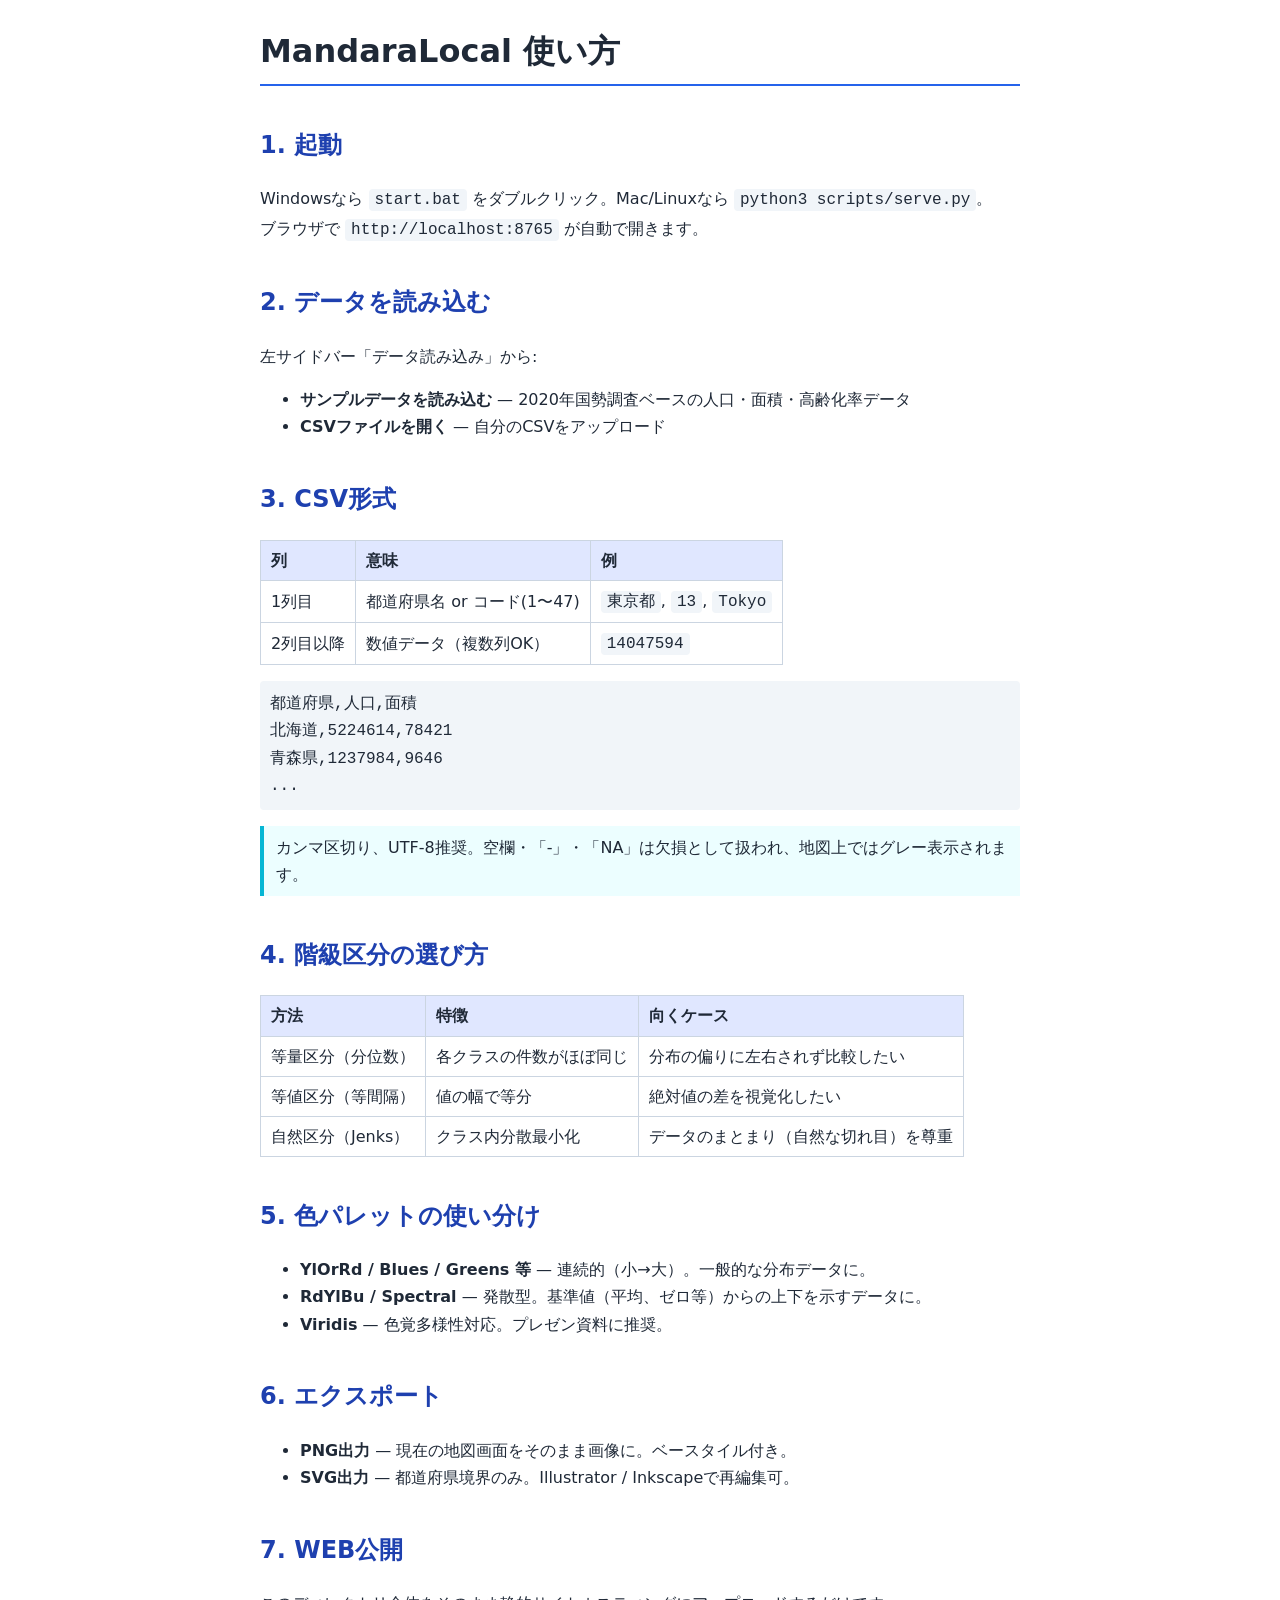
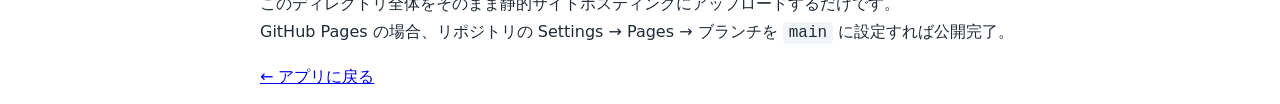
==== docs/USAGE.html @ b50f3103 "Initial commit: MandaraLocal v0.1 ローカルで動くMANDARA風の地理情報分析支援システム。 - 都道府県47件 + 市町村1742件のGeoJSON - 階級区分図" ====
<!DOCTYPE html>
<html lang="ja">
<head>
<meta charset="UTF-8" />
<title>MandaraLocal 使い方</title>
<style>
  body { font-family: "Hiragino Sans","Yu Gothic","Meiryo",system-ui,sans-serif; max-width: 760px; margin: 24px auto; padding: 0 16px; color: #1f2937; line-height: 1.7; }
  h1 { border-bottom: 2px solid #2563eb; padding-bottom: 6px; }
  h2 { margin-top: 1.6em; color: #1e40af; }
  code, pre { background: #f1f5f9; border-radius: 4px; padding: 2px 6px; font-family: Consolas, monospace; }
  pre { padding: 10px; overflow-x: auto; }
  table { border-collapse: collapse; margin: 10px 0; }
  th, td { border: 1px solid #cbd5e1; padding: 6px 10px; text-align: left; }
  th { background: #e0e7ff; }
  .tip { background: #ecfeff; border-left: 4px solid #06b6d4; padding: 8px 12px; margin: 12px 0; }
</style>
</head>
<body>
<h1>MandaraLocal 使い方</h1>

<h2>1. 起動</h2>
<p>Windowsなら <code>start.bat</code> をダブルクリック。Mac/Linuxなら <code>python3 scripts/serve.py</code>。<br/>
ブラウザで <code>http://localhost:8765</code> が自動で開きます。</p>

<h2>2. データを読み込む</h2>
<p>左サイドバー「データ読み込み」から:</p>
<ul>
  <li><strong>サンプルデータを読み込む</strong> — 2020年国勢調査ベースの人口・面積・高齢化率データ</li>
  <li><strong>CSVファイルを開く</strong> — 自分のCSVをアップロード</li>
</ul>

<h2>3. CSV形式</h2>
<table>
  <tr><th>列</th><th>意味</th><th>例</th></tr>
  <tr><td>1列目</td><td>都道府県名 or コード(1〜47)</td><td><code>東京都</code>, <code>13</code>, <code>Tokyo</code></td></tr>
  <tr><td>2列目以降</td><td>数値データ（複数列OK）</td><td><code>14047594</code></td></tr>
</table>

<pre>都道府県,人口,面積
北海道,5224614,78421
青森県,1237984,9646
...</pre>

<div class="tip">
カンマ区切り、UTF-8推奨。空欄・「-」・「NA」は欠損として扱われ、地図上ではグレー表示されます。
</div>

<h2>4. 階級区分の選び方</h2>
<table>
  <tr><th>方法</th><th>特徴</th><th>向くケース</th></tr>
  <tr><td>等量区分（分位数）</td><td>各クラスの件数がほぼ同じ</td><td>分布の偏りに左右されず比較したい</td></tr>
  <tr><td>等値区分（等間隔）</td><td>値の幅で等分</td><td>絶対値の差を視覚化したい</td></tr>
  <tr><td>自然区分（Jenks）</td><td>クラス内分散最小化</td><td>データのまとまり（自然な切れ目）を尊重</td></tr>
</table>

<h2>5. 色パレットの使い分け</h2>
<ul>
  <li><strong>YlOrRd / Blues / Greens 等</strong> — 連続的（小→大）。一般的な分布データに。</li>
  <li><strong>RdYlBu / Spectral</strong> — 発散型。基準値（平均、ゼロ等）からの上下を示すデータに。</li>
  <li><strong>Viridis</strong> — 色覚多様性対応。プレゼン資料に推奨。</li>
</ul>

<h2>6. エクスポート</h2>
<ul>
  <li><strong>PNG出力</strong> — 現在の地図画面をそのまま画像に。ベースタイル付き。</li>
  <li><strong>SVG出力</strong> — 都道府県境界のみ。Illustrator / Inkscapeで再編集可。</li>
</ul>

<h2>7. WEB公開</h2>
<p>このディレクトリ全体をそのまま静的サイトホスティングにアップロードするだけです。<br/>
GitHub Pages の場合、リポジトリの Settings → Pages → ブランチを <code>main</code> に設定すれば公開完了。</p>

<p><a href="../index.html">← アプリに戻る</a></p>
</body>
</html>
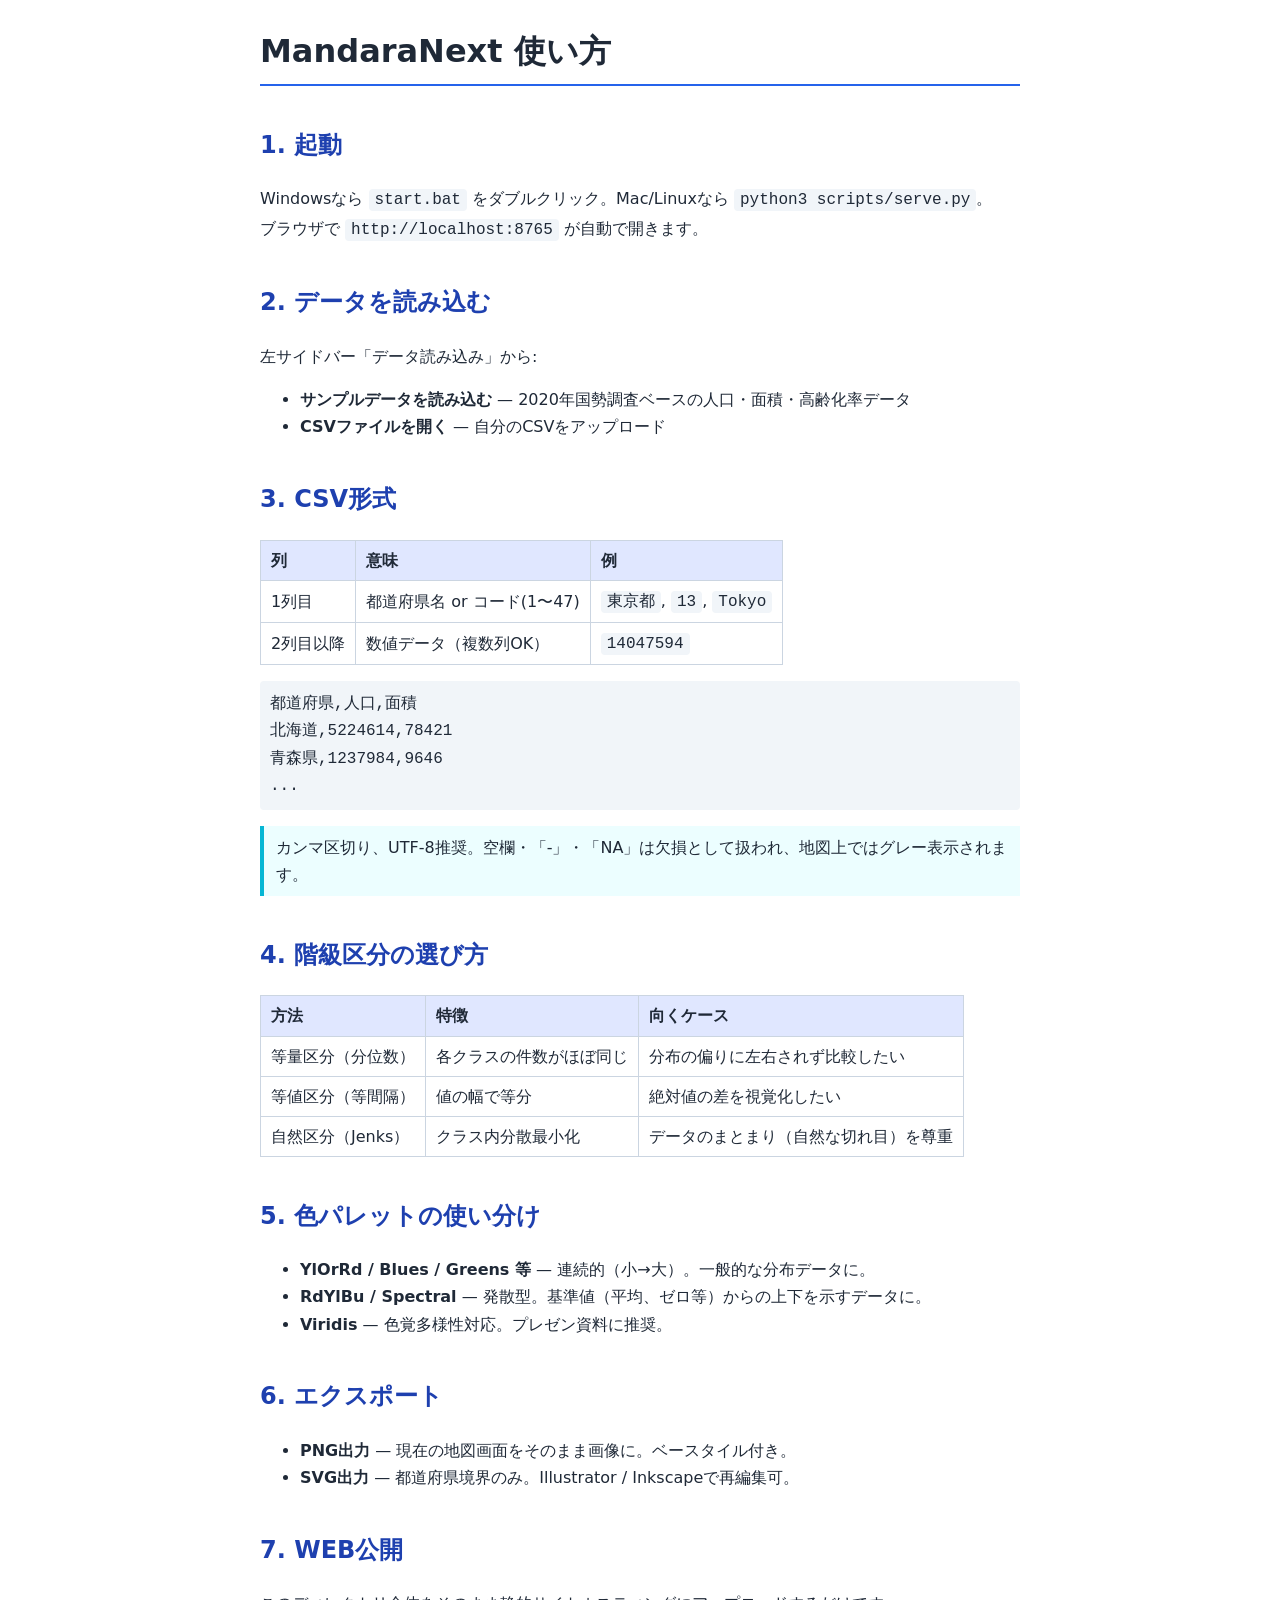
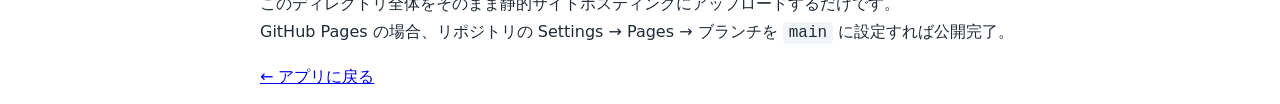
==== commit f19ac165: "Cycle 23: rebrand to "MandaraNext" + palette preview bar Rebrand: - 表示名を MandaraLocal → MandaraNext " ====
--- a/docs/USAGE.html
+++ b/docs/USAGE.html
@@ -2,7 +2,7 @@
 <html lang="ja">
 <head>
 <meta charset="UTF-8" />
-<title>MandaraLocal 使い方</title>
+<title>MandaraNext 使い方</title>
 <style>
   body { font-family: "Hiragino Sans","Yu Gothic","Meiryo",system-ui,sans-serif; max-width: 760px; margin: 24px auto; padding: 0 16px; color: #1f2937; line-height: 1.7; }
   h1 { border-bottom: 2px solid #2563eb; padding-bottom: 6px; }
@@ -16,7 +16,7 @@
 </style>
 </head>
 <body>
-<h1>MandaraLocal 使い方</h1>
+<h1>MandaraNext 使い方</h1>
 
 <h2>1. 起動</h2>
 <p>Windowsなら <code>start.bat</code> をダブルクリック。Mac/Linuxなら <code>python3 scripts/serve.py</code>。<br/>
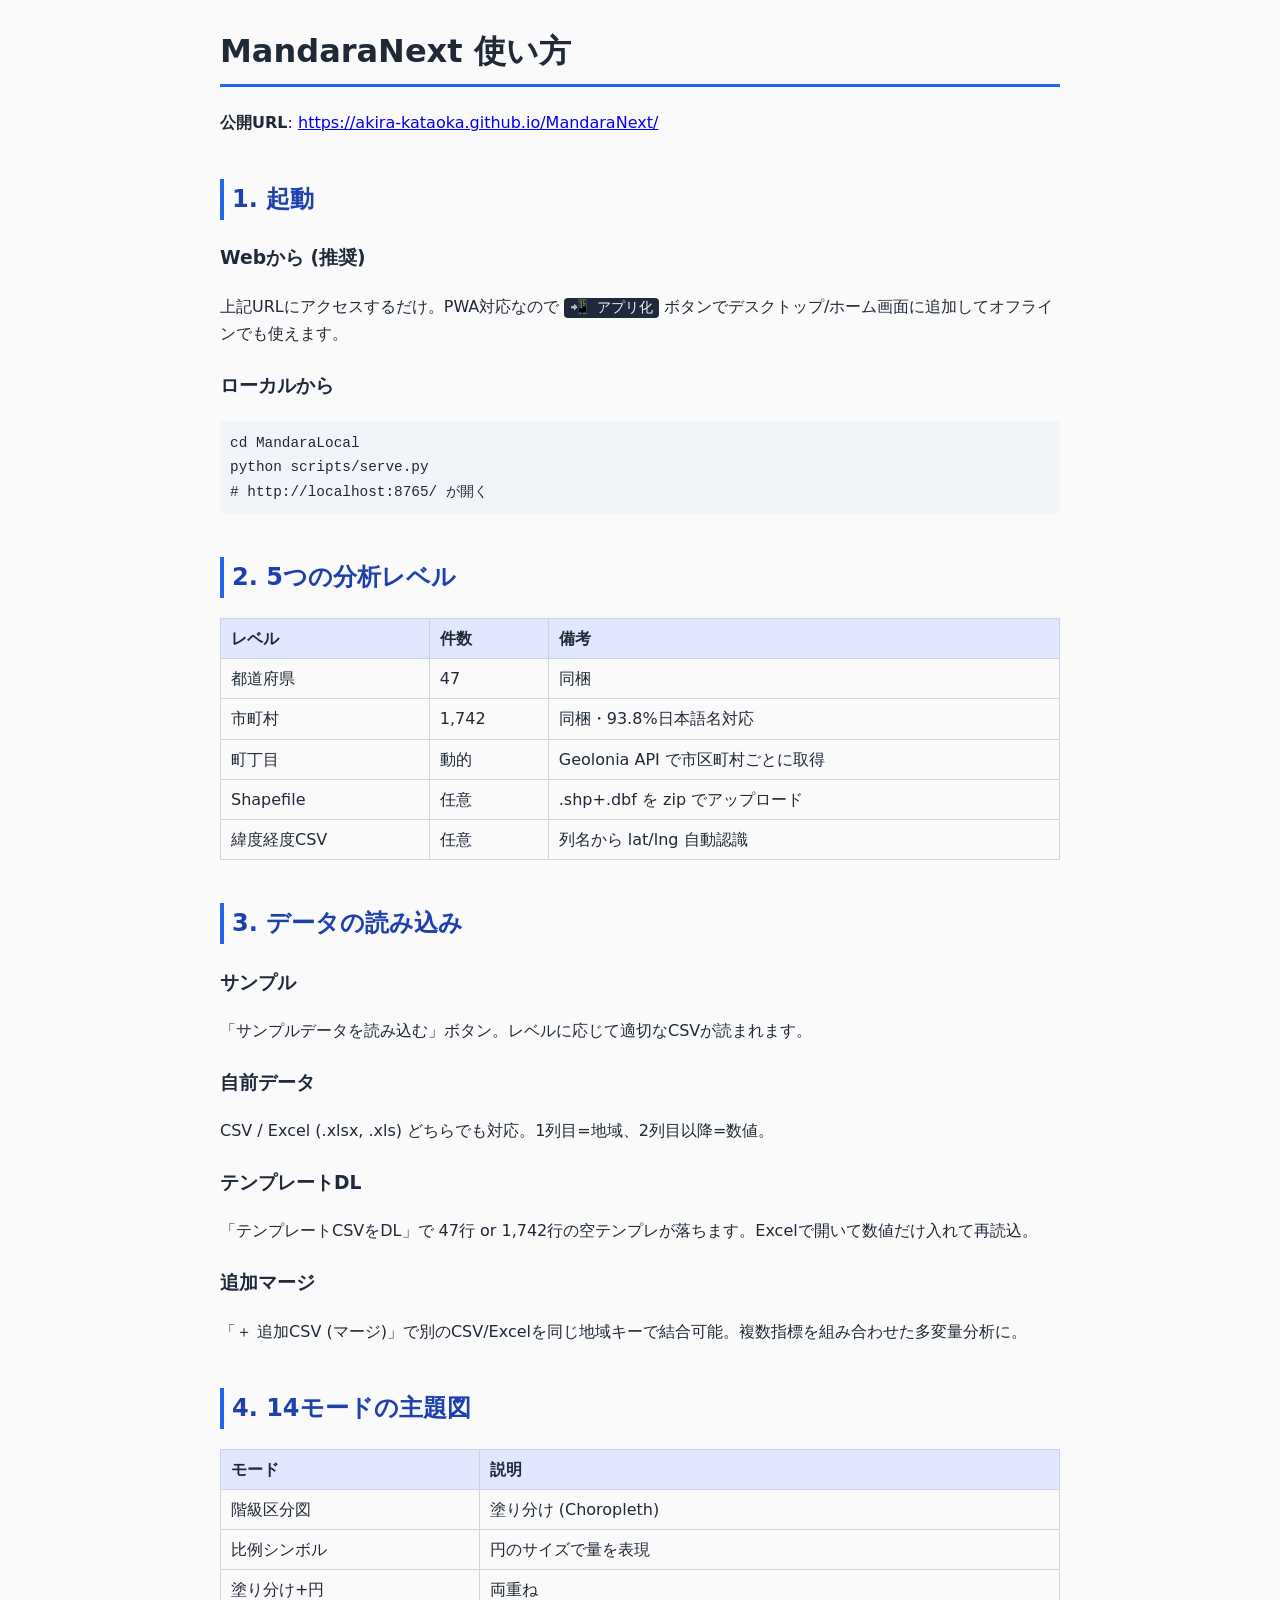
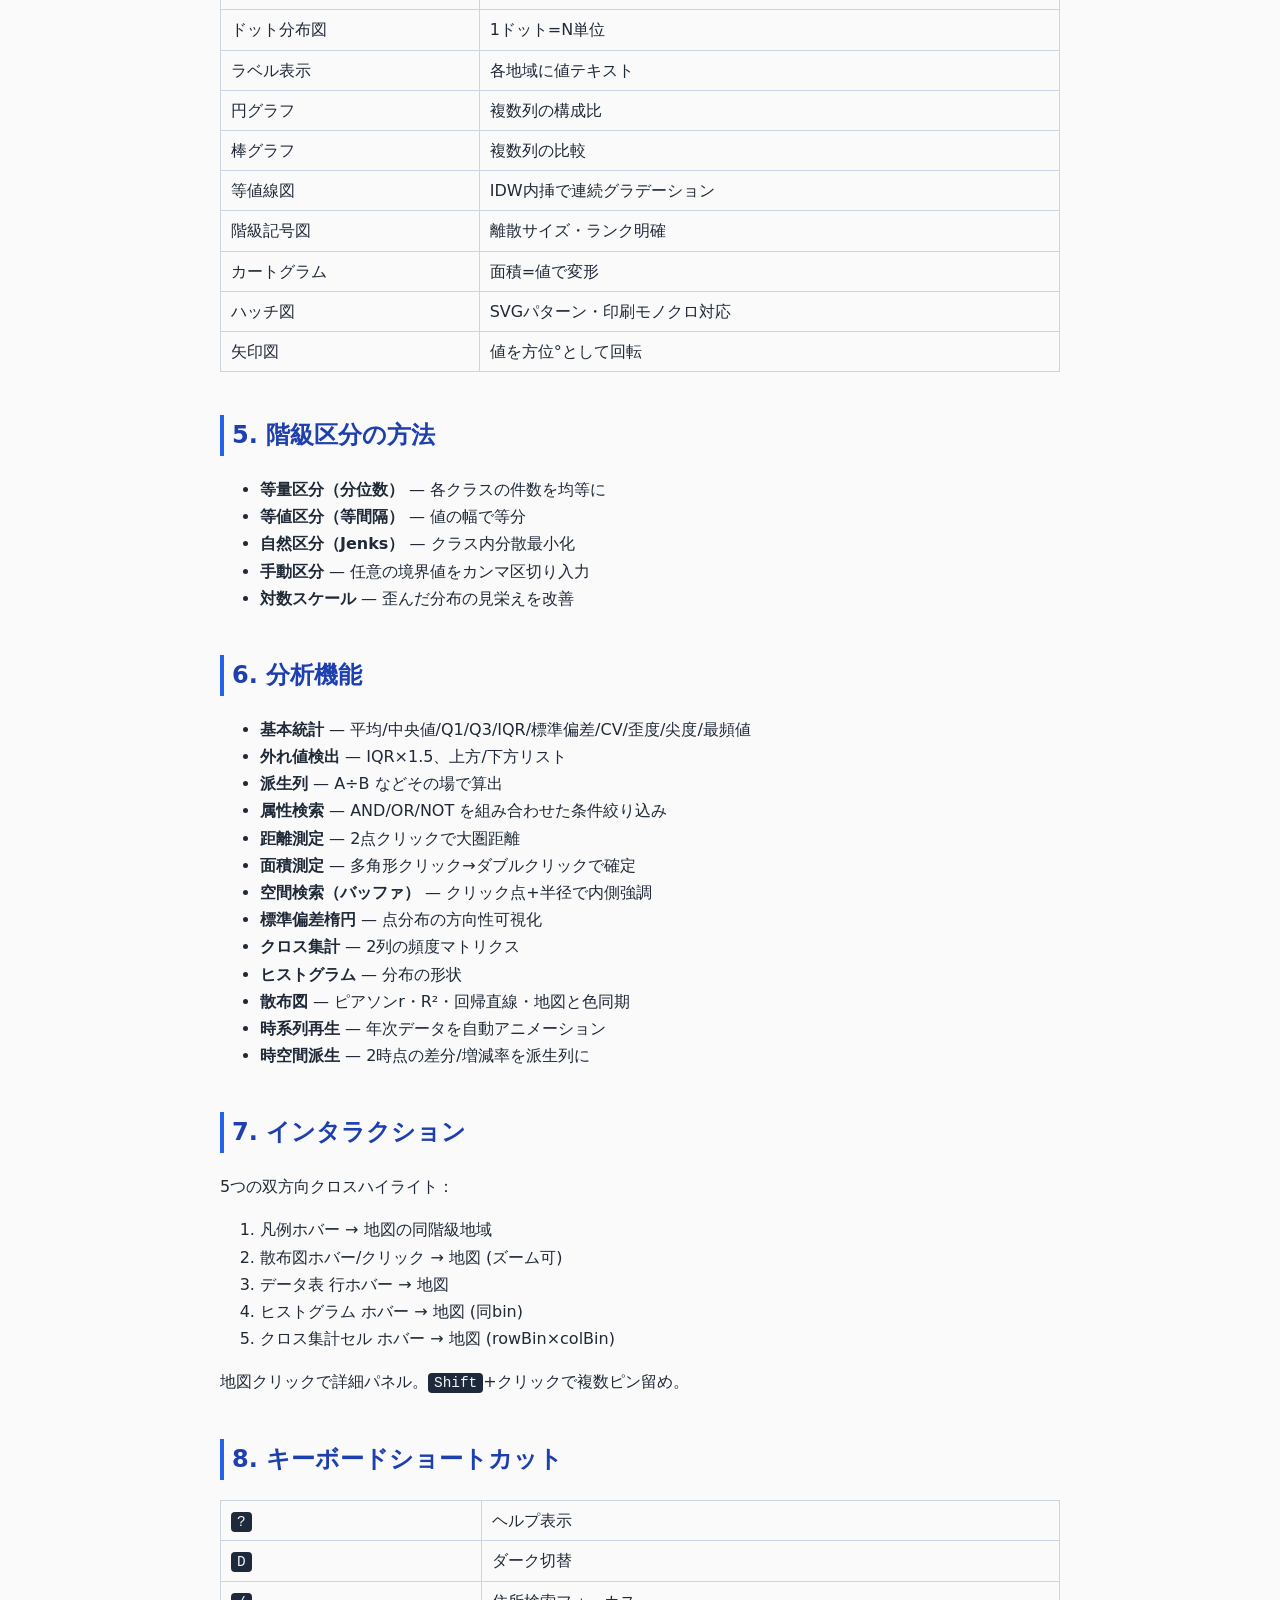
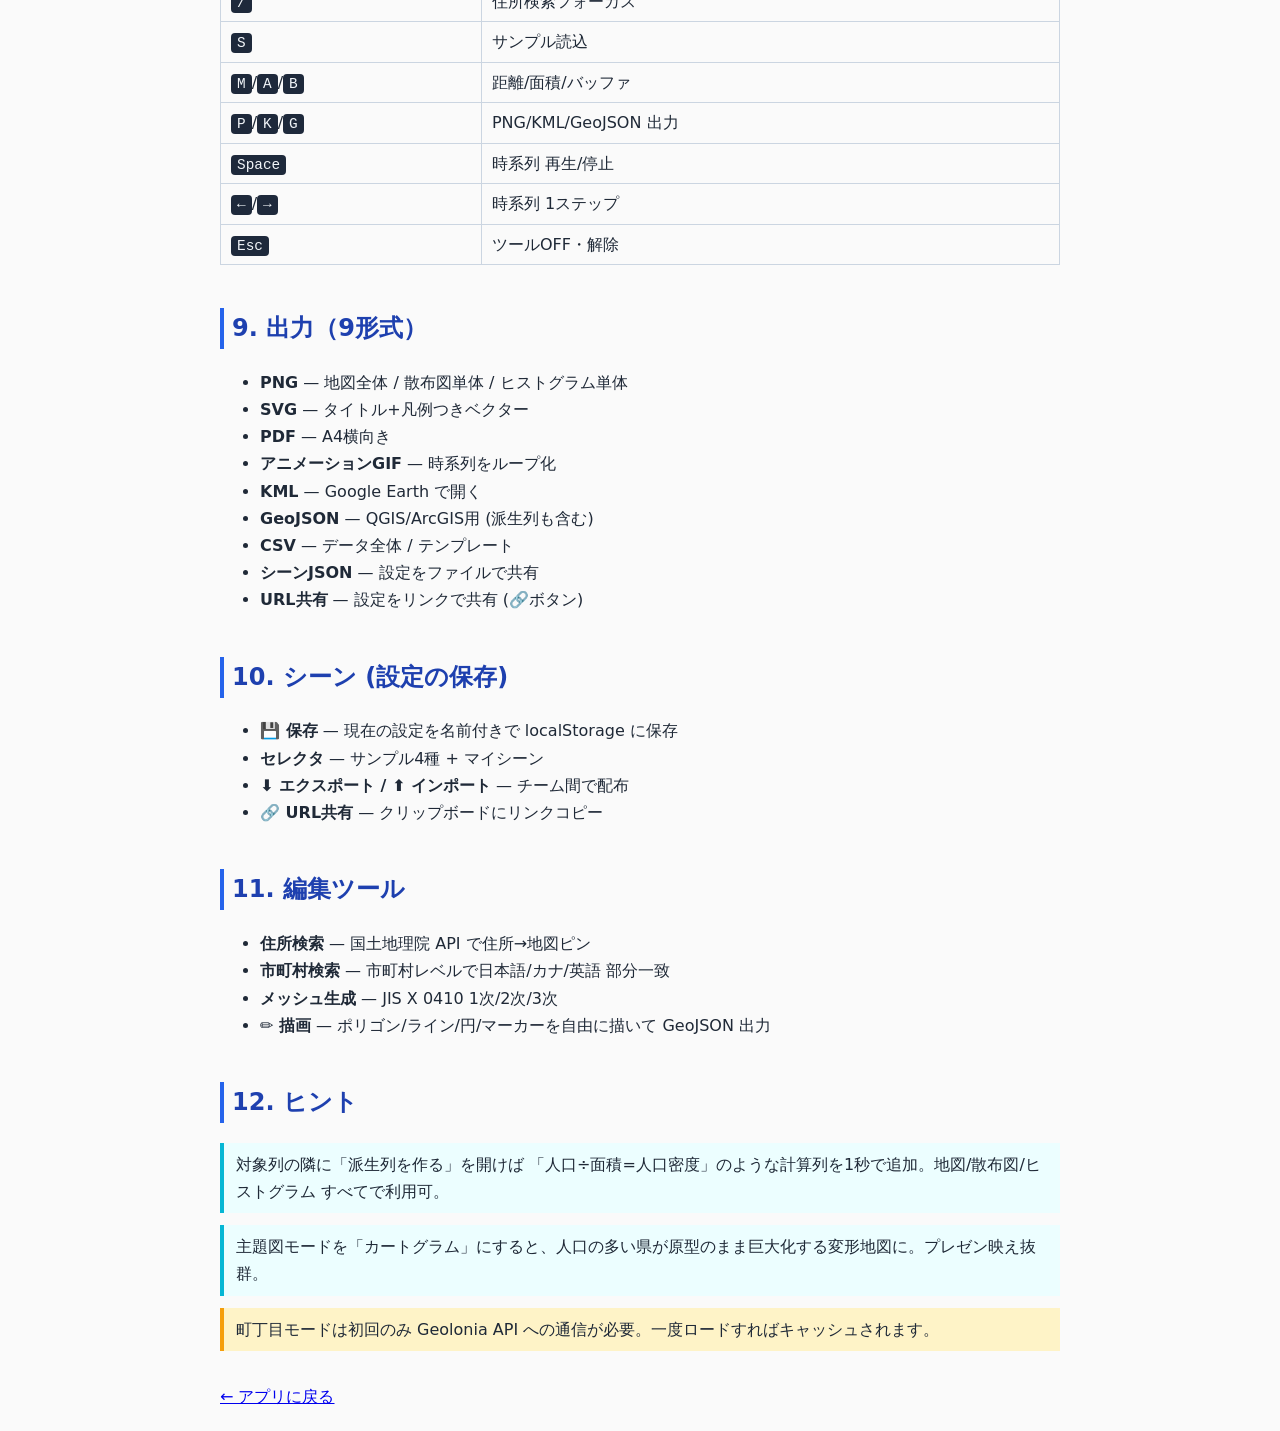
==== commit 5ce1e5e3: "Cycle 78: 🎉 100-commit milestone — USAGE refresh + README USAGE.html を全面リライト (12章構成): - 起動・5レベル・データ読" ====
--- a/docs/USAGE.html
+++ b/docs/USAGE.html
@@ -2,74 +2,163 @@
 <html lang="ja">
 <head>
 <meta charset="UTF-8" />
+<meta name="viewport" content="width=device-width, initial-scale=1.0" />
 <title>MandaraNext 使い方</title>
 <style>
-  body { font-family: "Hiragino Sans","Yu Gothic","Meiryo",system-ui,sans-serif; max-width: 760px; margin: 24px auto; padding: 0 16px; color: #1f2937; line-height: 1.7; }
-  h1 { border-bottom: 2px solid #2563eb; padding-bottom: 6px; }
-  h2 { margin-top: 1.6em; color: #1e40af; }
-  code, pre { background: #f1f5f9; border-radius: 4px; padding: 2px 6px; font-family: Consolas, monospace; }
+  body { font-family: "Hiragino Sans","Yu Gothic","Meiryo",system-ui,sans-serif; max-width: 840px; margin: 24px auto; padding: 0 16px; color: #1f2937; line-height: 1.7; background: #fafafa; }
+  h1 { border-bottom: 3px solid #2563eb; padding-bottom: 6px; }
+  h2 { margin-top: 1.8em; color: #1e40af; border-left: 4px solid #2563eb; padding-left: 8px; }
+  h3 { margin-top: 1.2em; color: #1e293b; }
+  code, pre, kbd { background: #f1f5f9; border-radius: 4px; padding: 2px 6px; font-family: Consolas, monospace; font-size: 90%; }
   pre { padding: 10px; overflow-x: auto; }
-  table { border-collapse: collapse; margin: 10px 0; }
+  table { border-collapse: collapse; margin: 10px 0; width: 100%; }
   th, td { border: 1px solid #cbd5e1; padding: 6px 10px; text-align: left; }
   th { background: #e0e7ff; }
   .tip { background: #ecfeff; border-left: 4px solid #06b6d4; padding: 8px 12px; margin: 12px 0; }
+  .note { background: #fef3c7; border-left: 4px solid #f59e0b; padding: 8px 12px; margin: 12px 0; }
+  kbd { background: #1e293b; color: #f1f5f9; }
 </style>
 </head>
 <body>
 <h1>MandaraNext 使い方</h1>
 
+<p><strong>公開URL</strong>: <a href="https://akira-kataoka.github.io/MandaraNext/">https://akira-kataoka.github.io/MandaraNext/</a></p>
+
 <h2>1. 起動</h2>
-<p>Windowsなら <code>start.bat</code> をダブルクリック。Mac/Linuxなら <code>python3 scripts/serve.py</code>。<br/>
-ブラウザで <code>http://localhost:8765</code> が自動で開きます。</p>
 
-<h2>2. データを読み込む</h2>
-<p>左サイドバー「データ読み込み」から:</p>
+<h3>Webから (推奨)</h3>
+<p>上記URLにアクセスするだけ。PWA対応なので <kbd>📲 アプリ化</kbd> ボタンでデスクトップ/ホーム画面に追加してオフラインでも使えます。</p>
+
+<h3>ローカルから</h3>
+<pre>cd MandaraLocal
+python scripts/serve.py
+# http://localhost:8765/ が開く</pre>
+
+<h2>2. 5つの分析レベル</h2>
+<table>
+  <tr><th>レベル</th><th>件数</th><th>備考</th></tr>
+  <tr><td>都道府県</td><td>47</td><td>同梱</td></tr>
+  <tr><td>市町村</td><td>1,742</td><td>同梱・93.8%日本語名対応</td></tr>
+  <tr><td>町丁目</td><td>動的</td><td>Geolonia API で市区町村ごとに取得</td></tr>
+  <tr><td>Shapefile</td><td>任意</td><td>.shp+.dbf を zip でアップロード</td></tr>
+  <tr><td>緯度経度CSV</td><td>任意</td><td>列名から lat/lng 自動認識</td></tr>
+</table>
+
+<h2>3. データの読み込み</h2>
+
+<h3>サンプル</h3>
+<p>「サンプルデータを読み込む」ボタン。レベルに応じて適切なCSVが読まれます。</p>
+
+<h3>自前データ</h3>
+<p>CSV / Excel (.xlsx, .xls) どちらでも対応。1列目=地域、2列目以降=数値。</p>
+
+<h3>テンプレートDL</h3>
+<p>「テンプレートCSVをDL」で 47行 or 1,742行の空テンプレが落ちます。Excelで開いて数値だけ入れて再読込。</p>
+
+<h3>追加マージ</h3>
+<p>「＋ 追加CSV (マージ)」で別のCSV/Excelを同じ地域キーで結合可能。複数指標を組み合わせた多変量分析に。</p>
+
+<h2>4. 14モードの主題図</h2>
+<table>
+  <tr><th>モード</th><th>説明</th></tr>
+  <tr><td>階級区分図</td><td>塗り分け (Choropleth)</td></tr>
+  <tr><td>比例シンボル</td><td>円のサイズで量を表現</td></tr>
+  <tr><td>塗り分け+円</td><td>両重ね</td></tr>
+  <tr><td>ドット分布図</td><td>1ドット=N単位</td></tr>
+  <tr><td>ラベル表示</td><td>各地域に値テキスト</td></tr>
+  <tr><td>円グラフ</td><td>複数列の構成比</td></tr>
+  <tr><td>棒グラフ</td><td>複数列の比較</td></tr>
+  <tr><td>等値線図</td><td>IDW内挿で連続グラデーション</td></tr>
+  <tr><td>階級記号図</td><td>離散サイズ・ランク明確</td></tr>
+  <tr><td>カートグラム</td><td>面積=値で変形</td></tr>
+  <tr><td>ハッチ図</td><td>SVGパターン・印刷モノクロ対応</td></tr>
+  <tr><td>矢印図</td><td>値を方位°として回転</td></tr>
+</table>
+
+<h2>5. 階級区分の方法</h2>
 <ul>
-  <li><strong>サンプルデータを読み込む</strong> — 2020年国勢調査ベースの人口・面積・高齢化率データ</li>
-  <li><strong>CSVファイルを開く</strong> — 自分のCSVをアップロード</li>
+  <li><strong>等量区分（分位数）</strong> — 各クラスの件数を均等に</li>
+  <li><strong>等値区分（等間隔）</strong> — 値の幅で等分</li>
+  <li><strong>自然区分（Jenks）</strong> — クラス内分散最小化</li>
+  <li><strong>手動区分</strong> — 任意の境界値をカンマ区切り入力</li>
+  <li><strong>対数スケール</strong> — 歪んだ分布の見栄えを改善</li>
 </ul>
 
-<h2>3. CSV形式</h2>
+<h2>6. 分析機能</h2>
+<ul>
+  <li><strong>基本統計</strong> — 平均/中央値/Q1/Q3/IQR/標準偏差/CV/歪度/尖度/最頻値</li>
+  <li><strong>外れ値検出</strong> — IQR×1.5、上方/下方リスト</li>
+  <li><strong>派生列</strong> — A÷B などその場で算出</li>
+  <li><strong>属性検索</strong> — AND/OR/NOT を組み合わせた条件絞り込み</li>
+  <li><strong>距離測定</strong> — 2点クリックで大圏距離</li>
+  <li><strong>面積測定</strong> — 多角形クリック→ダブルクリックで確定</li>
+  <li><strong>空間検索（バッファ）</strong> — クリック点+半径で内側強調</li>
+  <li><strong>標準偏差楕円</strong> — 点分布の方向性可視化</li>
+  <li><strong>クロス集計</strong> — 2列の頻度マトリクス</li>
+  <li><strong>ヒストグラム</strong> — 分布の形状</li>
+  <li><strong>散布図</strong> — ピアソンr・R²・回帰直線・地図と色同期</li>
+  <li><strong>時系列再生</strong> — 年次データを自動アニメーション</li>
+  <li><strong>時空間派生</strong> — 2時点の差分/増減率を派生列に</li>
+</ul>
+
+<h2>7. インタラクション</h2>
+<p>5つの双方向クロスハイライト：</p>
+<ol>
+  <li>凡例ホバー → 地図の同階級地域</li>
+  <li>散布図ホバー/クリック → 地図 (ズーム可)</li>
+  <li>データ表 行ホバー → 地図</li>
+  <li>ヒストグラム ホバー → 地図 (同bin)</li>
+  <li>クロス集計セル ホバー → 地図 (rowBin×colBin)</li>
+</ol>
+<p>地図クリックで詳細パネル。<kbd>Shift</kbd>+クリックで複数ピン留め。</p>
+
+<h2>8. キーボードショートカット</h2>
 <table>
-  <tr><th>列</th><th>意味</th><th>例</th></tr>
-  <tr><td>1列目</td><td>都道府県名 or コード(1〜47)</td><td><code>東京都</code>, <code>13</code>, <code>Tokyo</code></td></tr>
-  <tr><td>2列目以降</td><td>数値データ（複数列OK）</td><td><code>14047594</code></td></tr>
+  <tr><td><kbd>?</kbd></td><td>ヘルプ表示</td></tr>
+  <tr><td><kbd>D</kbd></td><td>ダーク切替</td></tr>
+  <tr><td><kbd>/</kbd></td><td>住所検索フォーカス</td></tr>
+  <tr><td><kbd>S</kbd></td><td>サンプル読込</td></tr>
+  <tr><td><kbd>M</kbd>/<kbd>A</kbd>/<kbd>B</kbd></td><td>距離/面積/バッファ</td></tr>
+  <tr><td><kbd>P</kbd>/<kbd>K</kbd>/<kbd>G</kbd></td><td>PNG/KML/GeoJSON 出力</td></tr>
+  <tr><td><kbd>Space</kbd></td><td>時系列 再生/停止</td></tr>
+  <tr><td><kbd>←</kbd>/<kbd>→</kbd></td><td>時系列 1ステップ</td></tr>
+  <tr><td><kbd>Esc</kbd></td><td>ツールOFF・解除</td></tr>
 </table>
 
-<pre>都道府県,人口,面積
-北海道,5224614,78421
-青森県,1237984,9646
-...</pre>
-
-<div class="tip">
-カンマ区切り、UTF-8推奨。空欄・「-」・「NA」は欠損として扱われ、地図上ではグレー表示されます。
-</div>
-
-<h2>4. 階級区分の選び方</h2>
-<table>
-  <tr><th>方法</th><th>特徴</th><th>向くケース</th></tr>
-  <tr><td>等量区分（分位数）</td><td>各クラスの件数がほぼ同じ</td><td>分布の偏りに左右されず比較したい</td></tr>
-  <tr><td>等値区分（等間隔）</td><td>値の幅で等分</td><td>絶対値の差を視覚化したい</td></tr>
-  <tr><td>自然区分（Jenks）</td><td>クラス内分散最小化</td><td>データのまとまり（自然な切れ目）を尊重</td></tr>
-</table>
-
-<h2>5. 色パレットの使い分け</h2>
+<h2>9. 出力（9形式）</h2>
 <ul>
-  <li><strong>YlOrRd / Blues / Greens 等</strong> — 連続的（小→大）。一般的な分布データに。</li>
-  <li><strong>RdYlBu / Spectral</strong> — 発散型。基準値（平均、ゼロ等）からの上下を示すデータに。</li>
-  <li><strong>Viridis</strong> — 色覚多様性対応。プレゼン資料に推奨。</li>
+  <li><strong>PNG</strong> — 地図全体 / 散布図単体 / ヒストグラム単体</li>
+  <li><strong>SVG</strong> — タイトル+凡例つきベクター</li>
+  <li><strong>PDF</strong> — A4横向き</li>
+  <li><strong>アニメーションGIF</strong> — 時系列をループ化</li>
+  <li><strong>KML</strong> — Google Earth で開く</li>
+  <li><strong>GeoJSON</strong> — QGIS/ArcGIS用 (派生列も含む)</li>
+  <li><strong>CSV</strong> — データ全体 / テンプレート</li>
+  <li><strong>シーンJSON</strong> — 設定をファイルで共有</li>
+  <li><strong>URL共有</strong> — 設定をリンクで共有 (🔗ボタン)</li>
 </ul>
 
-<h2>6. エクスポート</h2>
+<h2>10. シーン (設定の保存)</h2>
 <ul>
-  <li><strong>PNG出力</strong> — 現在の地図画面をそのまま画像に。ベースタイル付き。</li>
-  <li><strong>SVG出力</strong> — 都道府県境界のみ。Illustrator / Inkscapeで再編集可。</li>
+  <li><strong>💾 保存</strong> — 現在の設定を名前付きで localStorage に保存</li>
+  <li><strong>セレクタ</strong> — サンプル4種 + マイシーン</li>
+  <li><strong>⬇ エクスポート / ⬆ インポート</strong> — チーム間で配布</li>
+  <li><strong>🔗 URL共有</strong> — クリップボードにリンクコピー</li>
 </ul>
 
-<h2>7. WEB公開</h2>
-<p>このディレクトリ全体をそのまま静的サイトホスティングにアップロードするだけです。<br/>
-GitHub Pages の場合、リポジトリの Settings → Pages → ブランチを <code>main</code> に設定すれば公開完了。</p>
+<h2>11. 編集ツール</h2>
+<ul>
+  <li><strong>住所検索</strong> — 国土地理院 API で住所→地図ピン</li>
+  <li><strong>市町村検索</strong> — 市町村レベルで日本語/カナ/英語 部分一致</li>
+  <li><strong>メッシュ生成</strong> — JIS X 0410 1次/2次/3次</li>
+  <li><strong>✏ 描画</strong> — ポリゴン/ライン/円/マーカーを自由に描いて GeoJSON 出力</li>
+</ul>
 
-<p><a href="../index.html">← アプリに戻る</a></p>
+<h2>12. ヒント</h2>
+<div class="tip">対象列の隣に「派生列を作る」を開けば 「人口÷面積=人口密度」のような計算列を1秒で追加。地図/散布図/ヒストグラム すべてで利用可。</div>
+<div class="tip">主題図モードを「カートグラム」にすると、人口の多い県が原型のまま巨大化する変形地図に。プレゼン映え抜群。</div>
+<div class="note">町丁目モードは初回のみ Geolonia API への通信が必要。一度ロードすればキャッシュされます。</div>
+
+<p style="margin-top:2em"><a href="../index.html">← アプリに戻る</a></p>
 </body>
 </html>
